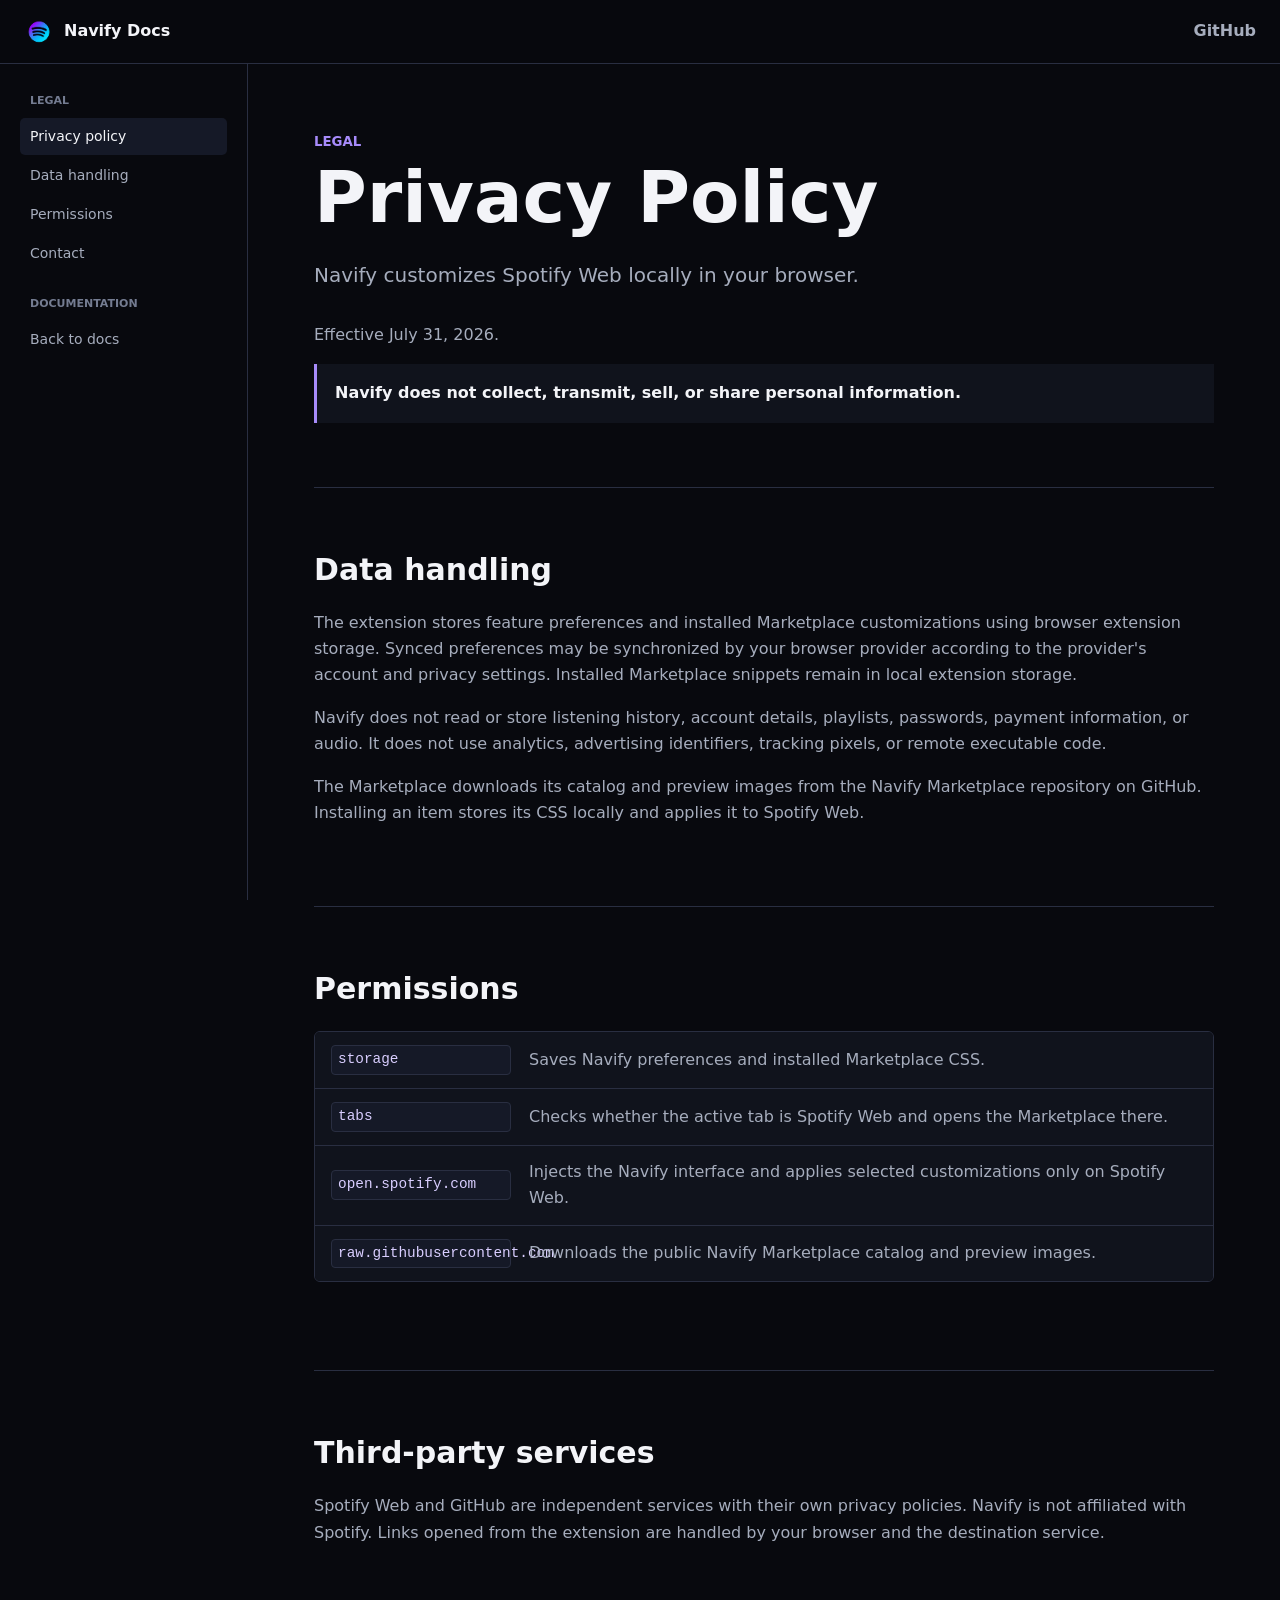
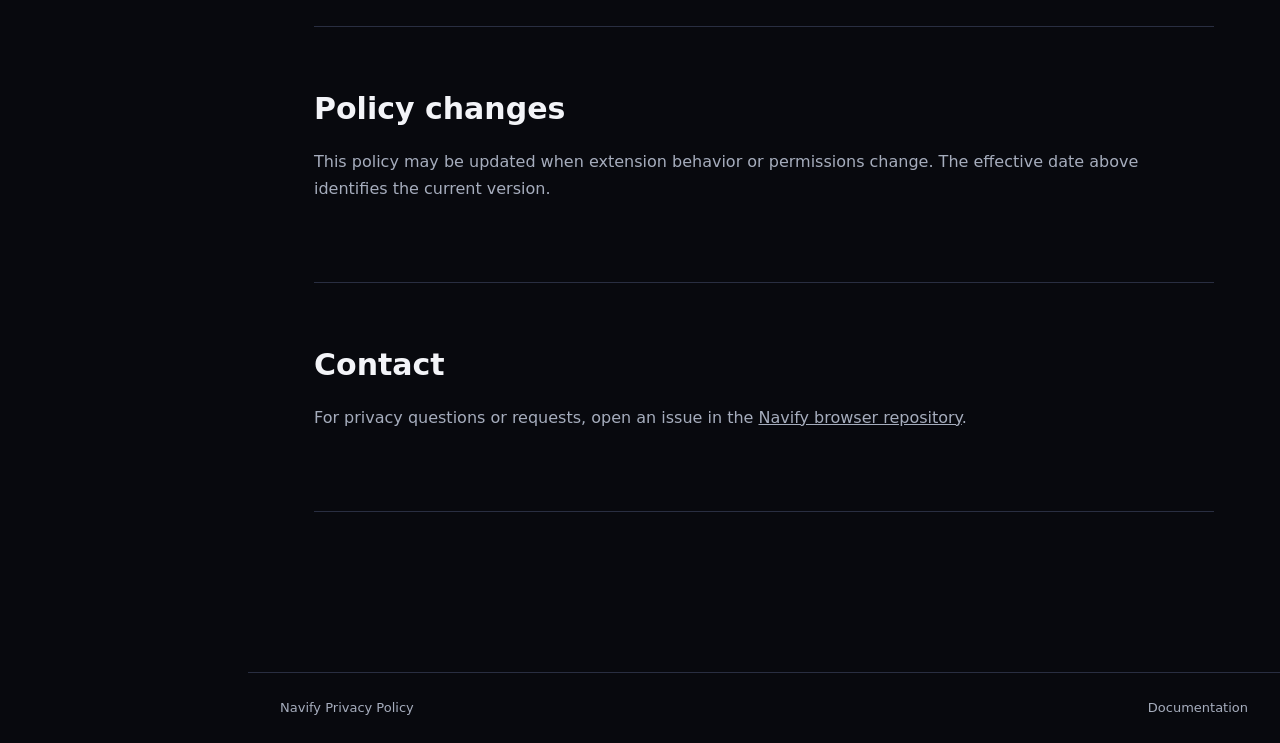
==== site/privacy.html @ 318ff0a9 "Add browser extension privacy policy" ====
<!doctype html>
<html lang="en">
<head>
  <meta charset="UTF-8"><meta name="viewport" content="width=device-width, initial-scale=1">
  <meta name="description" content="Privacy policy for the Navify browser extension"><meta name="theme-color" content="#08090e">
  <title>Privacy Policy | Navify</title><link rel="icon" href="assets/logo.png"><link rel="stylesheet" href="styles.css">
</head>
<body>
  <header><a class="brand" href="index.html"><img src="assets/logo.png" alt="" width="30" height="30">Navify Docs</a><span></span><a class="github" href="https://github.com/Navify/navify-browser">GitHub</a></header>
  <aside><nav><b>Legal</b><a class="active" href="#privacy">Privacy policy</a><a href="#data">Data handling</a><a href="#permissions">Permissions</a><a href="#contact">Contact</a><b>Documentation</b><a href="index.html">Back to docs</a></nav></aside>
  <main>
    <section id="privacy"><small>LEGAL</small><h1>Privacy Policy</h1><p class="lead">Navify customizes Spotify Web locally in your browser.</p><p>Effective July 31, 2026.</p><div class="note"><strong>Navify does not collect, transmit, sell, or share personal information.</strong></div></section>
    <section id="data"><h2>Data handling</h2><p>The extension stores feature preferences and installed Marketplace customizations using browser extension storage. Synced preferences may be synchronized by your browser provider according to the provider's account and privacy settings. Installed Marketplace snippets remain in local extension storage.</p><p>Navify does not read or store listening history, account details, playlists, passwords, payment information, or audio. It does not use analytics, advertising identifiers, tracking pixels, or remote executable code.</p><p>The Marketplace downloads its catalog and preview images from the Navify Marketplace repository on GitHub. Installing an item stores its CSS locally and applies it to Spotify Web.</p></section>
    <section id="permissions"><h2>Permissions</h2><div class="table"><div><code>storage</code><span>Saves Navify preferences and installed Marketplace CSS.</span></div><div><code>tabs</code><span>Checks whether the active tab is Spotify Web and opens the Marketplace there.</span></div><div><code>open.spotify.com</code><span>Injects the Navify interface and applies selected customizations only on Spotify Web.</span></div><div><code>raw.githubusercontent.com</code><span>Downloads the public Navify Marketplace catalog and preview images.</span></div></div></section>
    <section id="third-parties"><h2>Third-party services</h2><p>Spotify Web and GitHub are independent services with their own privacy policies. Navify is not affiliated with Spotify. Links opened from the extension are handled by your browser and the destination service.</p></section>
    <section id="changes"><h2>Policy changes</h2><p>This policy may be updated when extension behavior or permissions change. The effective date above identifies the current version.</p></section>
    <section id="contact"><h2>Contact</h2><p>For privacy questions or requests, open an issue in the <a href="https://github.com/Navify/navify-browser/issues">Navify browser repository</a>.</p></section>
  </main><footer><span>Navify Privacy Policy</span><a href="index.html">Documentation</a></footer>
</body>
</html>
---- site/styles.css ----
:root{color-scheme:dark;--bg:#08090e;--panel:#10131c;--soft:#151927;--border:#292e41;--text:#f3f4f8;--muted:#a6adbd;--violet:#a78bfa;--blue:#60a5fa;--top:64px;--side:248px;font-family:Inter,ui-sans-serif,system-ui,-apple-system,"Segoe UI",sans-serif}
*{box-sizing:border-box}html{scroll-behavior:smooth;scroll-padding-top:96px}body{margin:0;background:var(--bg);color:var(--text);font-size:16px;line-height:1.65}a{color:inherit}
header{position:fixed;inset:0 0 auto;z-index:20;height:var(--top);display:grid;grid-template-columns:var(--side) minmax(240px,560px) auto;align-items:center;gap:24px;padding:0 24px;border-bottom:1px solid var(--border);background:rgba(8,9,14,.96)}
.brand{display:flex;align-items:center;gap:10px;font-weight:750;text-decoration:none}.brand img{border-radius:50%}.search{height:38px;display:flex;align-items:center;gap:9px;padding:0 12px;border:1px solid var(--border);border-radius:6px;background:var(--panel)}.search:focus-within{border-color:var(--violet)}.search input{min-width:0;flex:1;border:0;outline:0;color:var(--text);background:transparent;font:inherit}.search span{color:var(--muted);font-size:21px}kbd{padding:1px 6px;border:1px solid var(--border);border-radius:4px;color:var(--muted);background:var(--soft);font-size:11px}.github{justify-self:end;color:var(--muted);text-decoration:none;font-weight:650}.github:hover{color:var(--text)}#menu{display:none;width:38px;height:38px;border:1px solid var(--border);border-radius:6px;color:var(--text);background:var(--panel)}
aside{position:fixed;inset:var(--top) auto 0 0;width:var(--side);overflow-y:auto;padding:28px 20px;border-right:1px solid var(--border);background:var(--bg)}nav{display:grid;gap:2px}nav b{margin:20px 10px 6px;color:#747c91;font-size:11px;text-transform:uppercase}nav b:first-child{margin-top:0}nav a{padding:7px 10px;border-radius:5px;color:var(--muted);text-decoration:none;font-size:14px}nav a:hover,nav a.active{color:var(--text);background:var(--soft)}
main{width:min(900px,calc(100% - var(--side) - 48px));margin-left:max(calc(var(--side) + 24px),calc((100% + var(--side) - 900px)/2));padding:128px 0 96px}section{padding-bottom:64px;border-bottom:1px solid var(--border);margin-bottom:64px}section[hidden]{display:none}h1,h2{line-height:1.2;letter-spacing:0}h1{margin:0 0 18px;font-size:clamp(44px,7vw,72px)}h2{margin:0 0 22px;font-size:30px}p{color:var(--muted)}small{color:var(--violet);font-weight:750}.lead{max-width:720px;margin:8px 0 30px;font-size:20px}.note{padding:16px 18px;border-left:3px solid var(--violet);background:var(--panel);color:var(--muted)}.note strong{color:var(--text)}
.quick{display:grid;grid-template-columns:repeat(3,minmax(0,1fr));gap:12px;margin-top:24px}.quick a{min-height:110px;display:flex;flex-direction:column;justify-content:center;padding:18px;border:1px solid var(--border);border-radius:6px;background:var(--panel);text-decoration:none}.quick a:hover{border-color:var(--violet)}.quick span{margin-top:4px;color:var(--muted);font-size:13px}li{margin:7px 0}
.tab-buttons{display:flex;gap:4px;margin-bottom:20px;border-bottom:1px solid var(--border)}.tab-buttons button{padding:10px 16px;border:0;border-bottom:2px solid transparent;color:var(--muted);background:transparent;font:inherit;font-weight:650;cursor:pointer}.tab-buttons button.active{border-color:var(--violet);color:var(--text)}.panel{display:none}.panel.active{display:block}
code{padding:2px 6px;border:1px solid var(--border);border-radius:4px;color:#d9ceff;background:var(--soft);font-family:"Cascadia Code","SFMono-Regular",Consolas,monospace;font-size:.9em}pre{overflow-x:auto;padding:18px;border:1px solid var(--border);border-radius:6px;background:var(--panel)}pre code{padding:0;border:0;background:transparent}.table{display:grid;margin:24px 0;border:1px solid var(--border);border-radius:6px;overflow:hidden}.table div{display:grid;grid-template-columns:180px minmax(0,1fr);gap:18px;align-items:center;padding:13px 16px;background:var(--panel)}.table div+div{border-top:1px solid var(--border)}.table span{color:var(--muted)}details{border-top:1px solid var(--border)}details:last-of-type{border-bottom:1px solid var(--border)}summary{padding:16px 0;cursor:pointer;font-weight:650}details p{margin:0 0 18px}footer{display:flex;justify-content:space-between;margin-left:var(--side);padding:24px 32px;border-top:1px solid var(--border);color:var(--muted);font-size:13px}footer a{text-decoration:none}
@media(max-width:760px){header{grid-template-columns:auto 1fr;gap:12px;padding:0 14px}.brand,.github,.search kbd{display:none}#menu{display:block}.search{grid-column:2}aside{z-index:15;width:min(82vw,300px);transform:translateX(-100%);transition:transform .2s;box-shadow:12px 0 30px rgba(0,0,0,.35)}aside.open{transform:translateX(0)}main{width:min(100% - 30px,900px);margin:0 auto;padding-top:104px}.quick{grid-template-columns:1fr}.table div{grid-template-columns:1fr;gap:6px}footer{margin-left:0}}
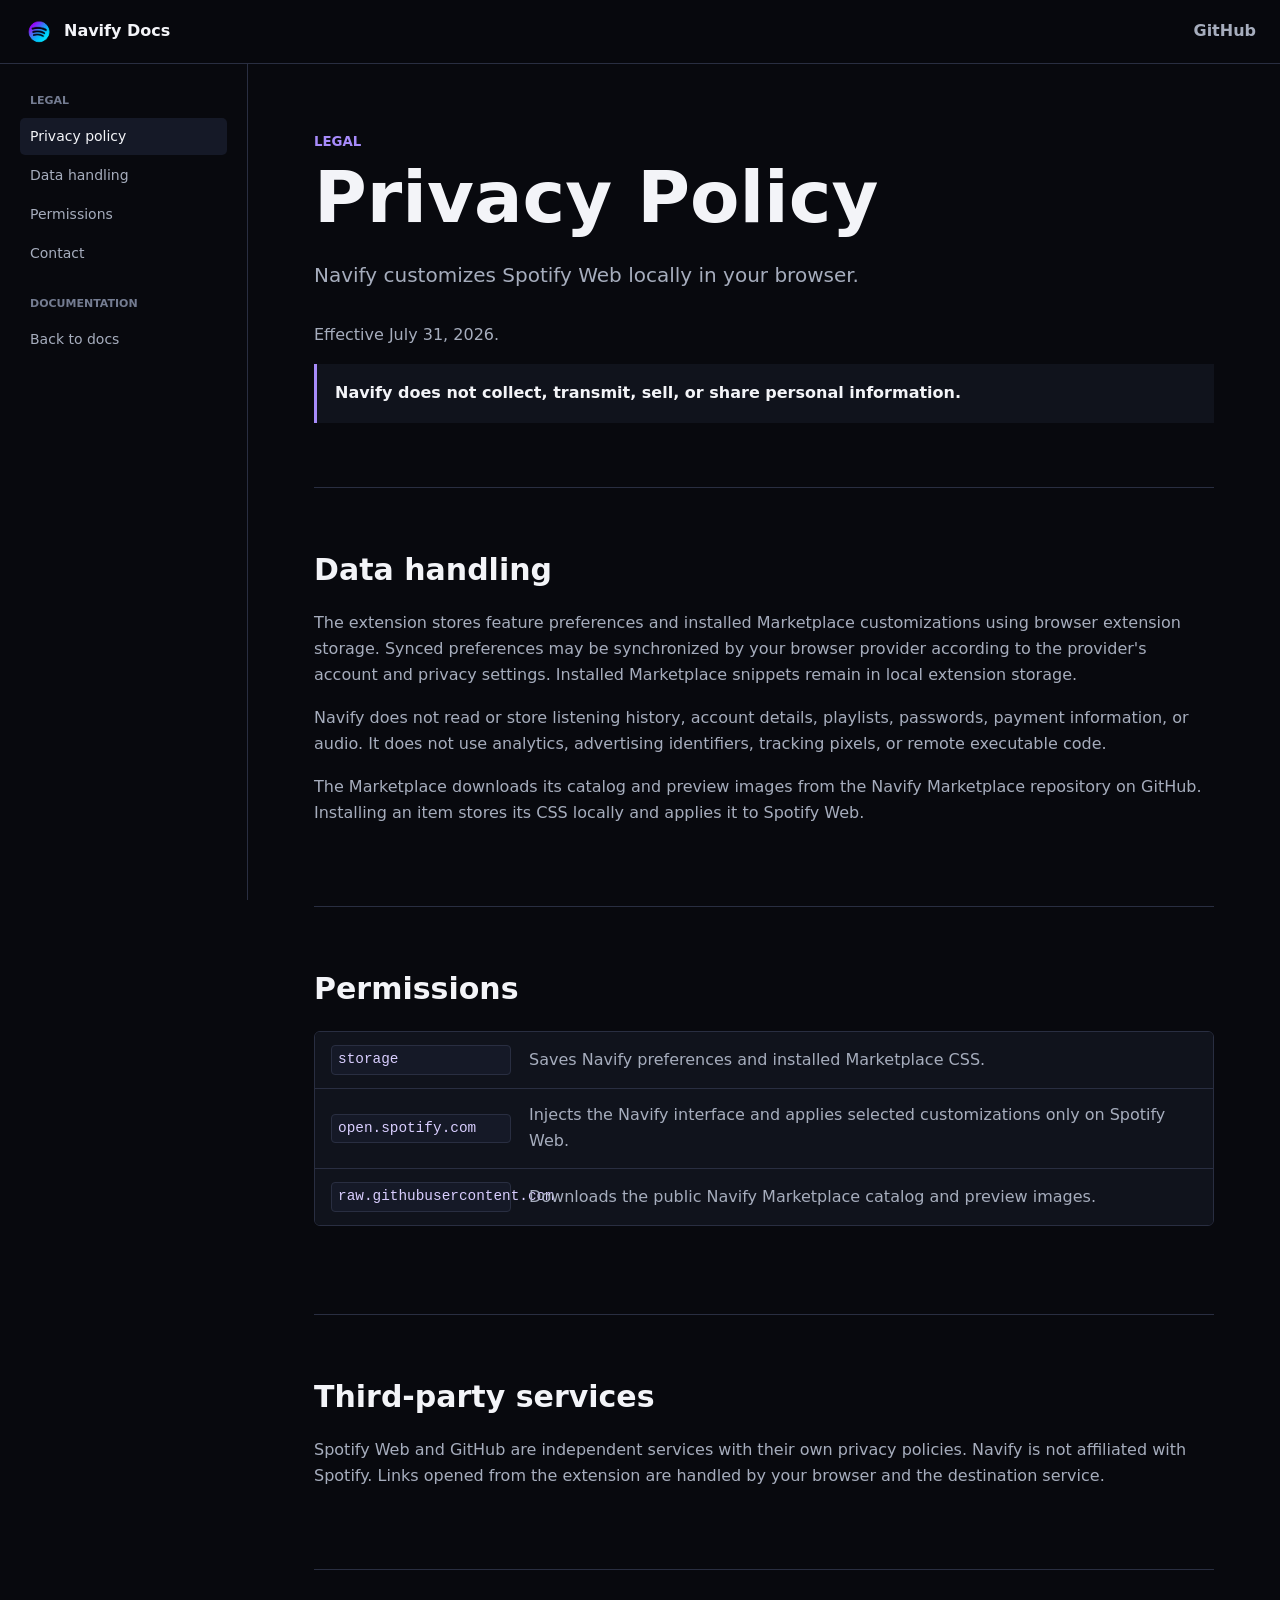
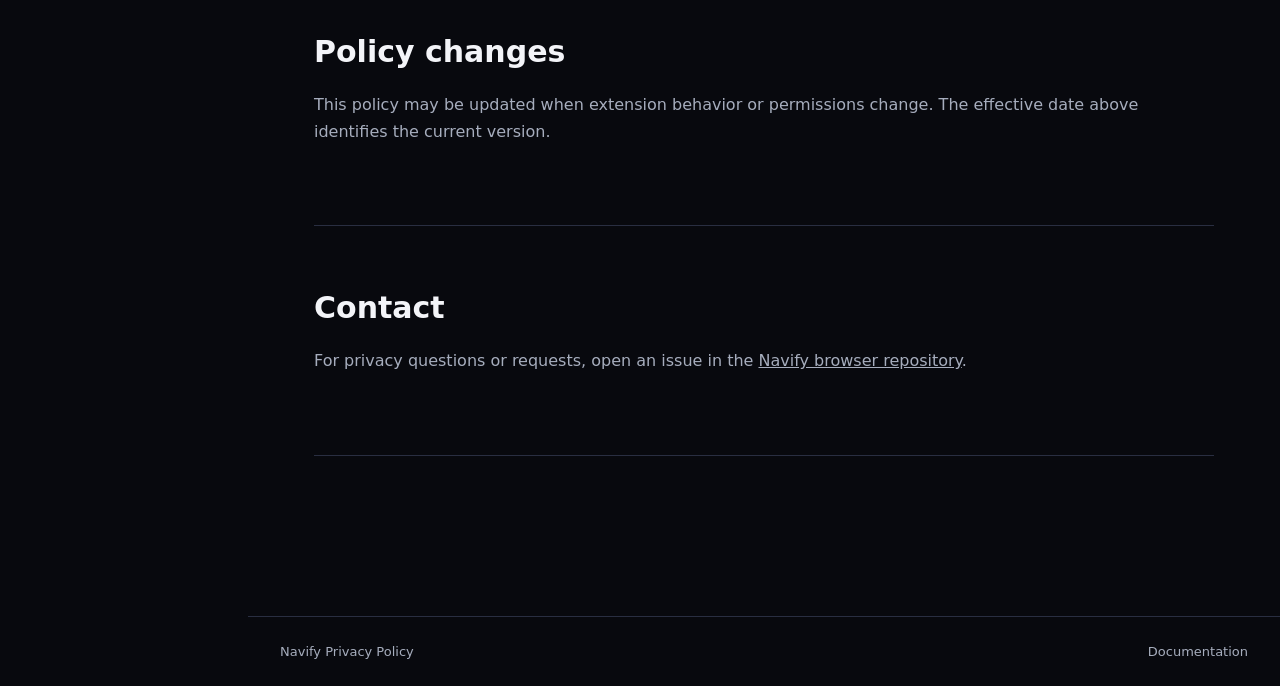
==== commit 463eb08c: "Update extension permissions policy" ====
--- a/site/privacy.html
+++ b/site/privacy.html
@@ -11,7 +11,7 @@
   <main>
     <section id="privacy"><small>LEGAL</small><h1>Privacy Policy</h1><p class="lead">Navify customizes Spotify Web locally in your browser.</p><p>Effective July 31, 2026.</p><div class="note"><strong>Navify does not collect, transmit, sell, or share personal information.</strong></div></section>
     <section id="data"><h2>Data handling</h2><p>The extension stores feature preferences and installed Marketplace customizations using browser extension storage. Synced preferences may be synchronized by your browser provider according to the provider's account and privacy settings. Installed Marketplace snippets remain in local extension storage.</p><p>Navify does not read or store listening history, account details, playlists, passwords, payment information, or audio. It does not use analytics, advertising identifiers, tracking pixels, or remote executable code.</p><p>The Marketplace downloads its catalog and preview images from the Navify Marketplace repository on GitHub. Installing an item stores its CSS locally and applies it to Spotify Web.</p></section>
-    <section id="permissions"><h2>Permissions</h2><div class="table"><div><code>storage</code><span>Saves Navify preferences and installed Marketplace CSS.</span></div><div><code>tabs</code><span>Checks whether the active tab is Spotify Web and opens the Marketplace there.</span></div><div><code>open.spotify.com</code><span>Injects the Navify interface and applies selected customizations only on Spotify Web.</span></div><div><code>raw.githubusercontent.com</code><span>Downloads the public Navify Marketplace catalog and preview images.</span></div></div></section>
+    <section id="permissions"><h2>Permissions</h2><div class="table"><div><code>storage</code><span>Saves Navify preferences and installed Marketplace CSS.</span></div><div><code>open.spotify.com</code><span>Injects the Navify interface and applies selected customizations only on Spotify Web.</span></div><div><code>raw.githubusercontent.com</code><span>Downloads the public Navify Marketplace catalog and preview images.</span></div></div></section>
     <section id="third-parties"><h2>Third-party services</h2><p>Spotify Web and GitHub are independent services with their own privacy policies. Navify is not affiliated with Spotify. Links opened from the extension are handled by your browser and the destination service.</p></section>
     <section id="changes"><h2>Policy changes</h2><p>This policy may be updated when extension behavior or permissions change. The effective date above identifies the current version.</p></section>
     <section id="contact"><h2>Contact</h2><p>For privacy questions or requests, open an issue in the <a href="https://github.com/Navify/navify-browser/issues">Navify browser repository</a>.</p></section>
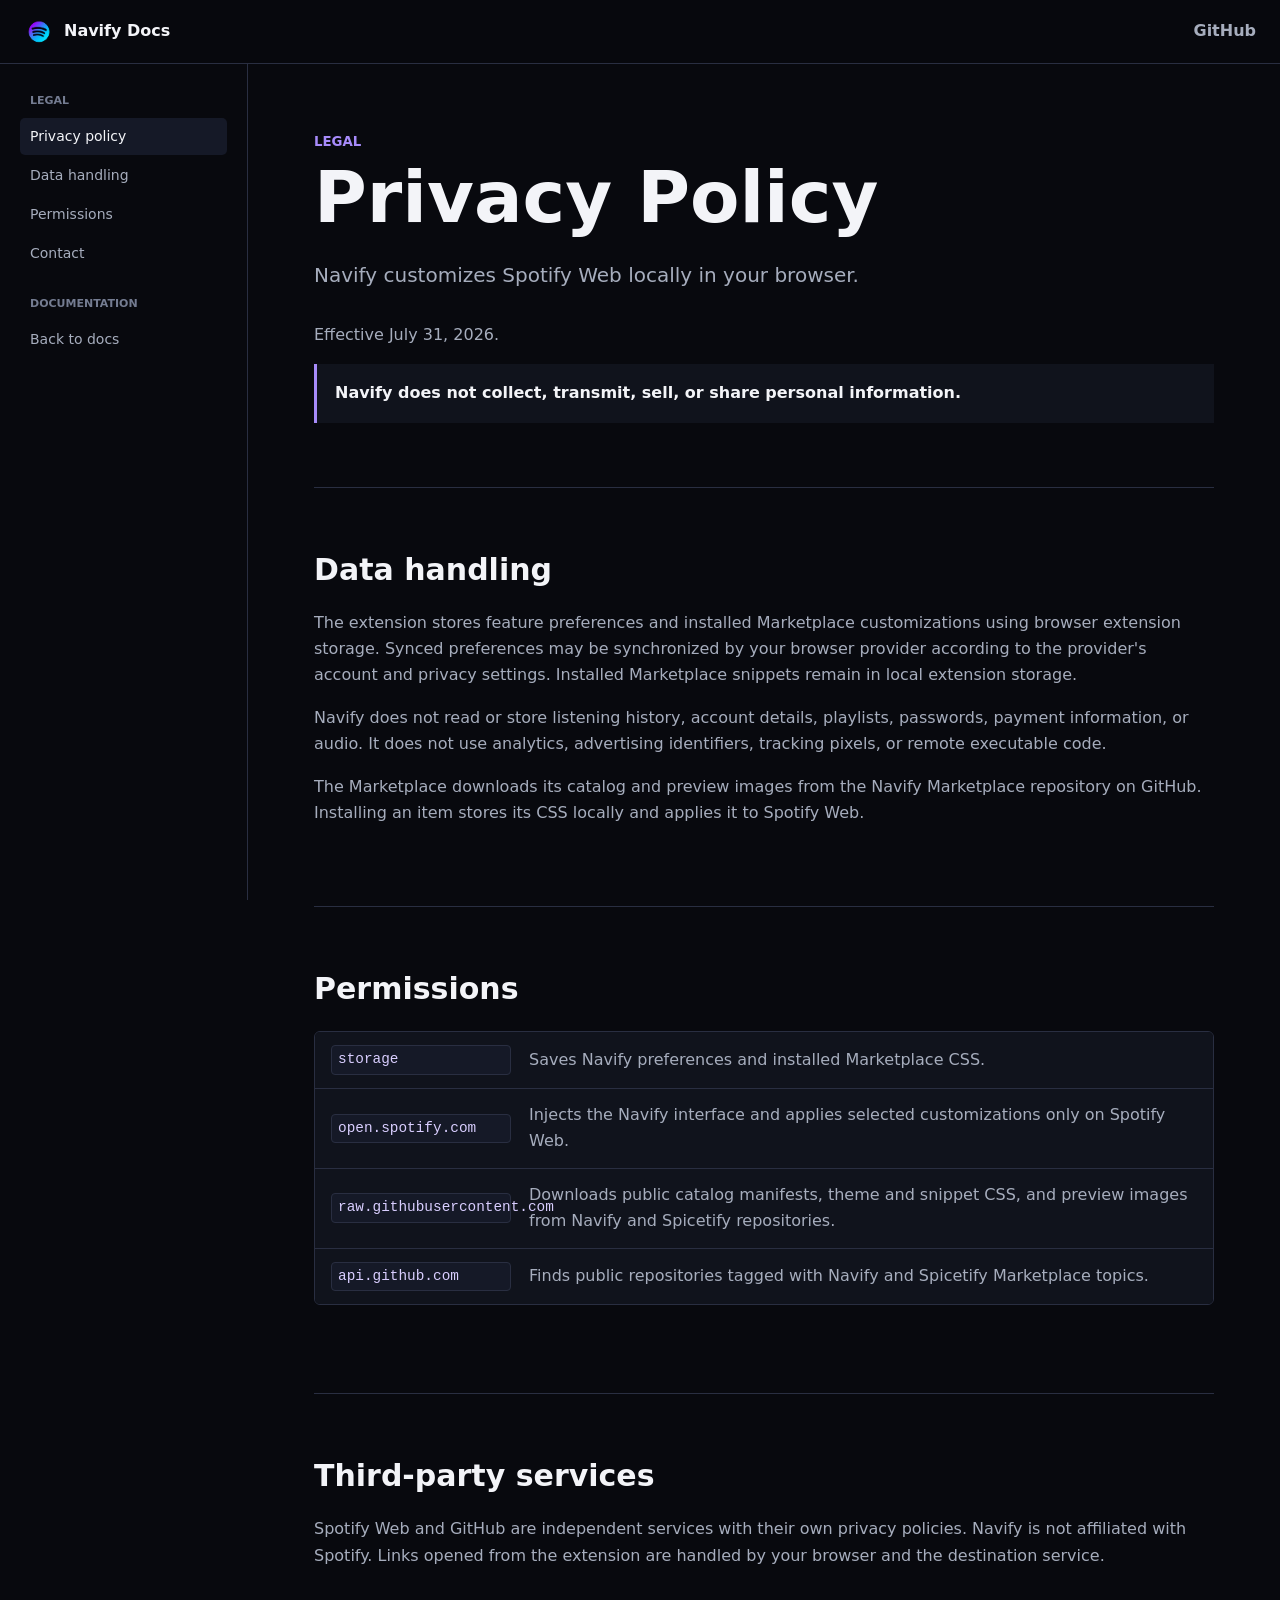
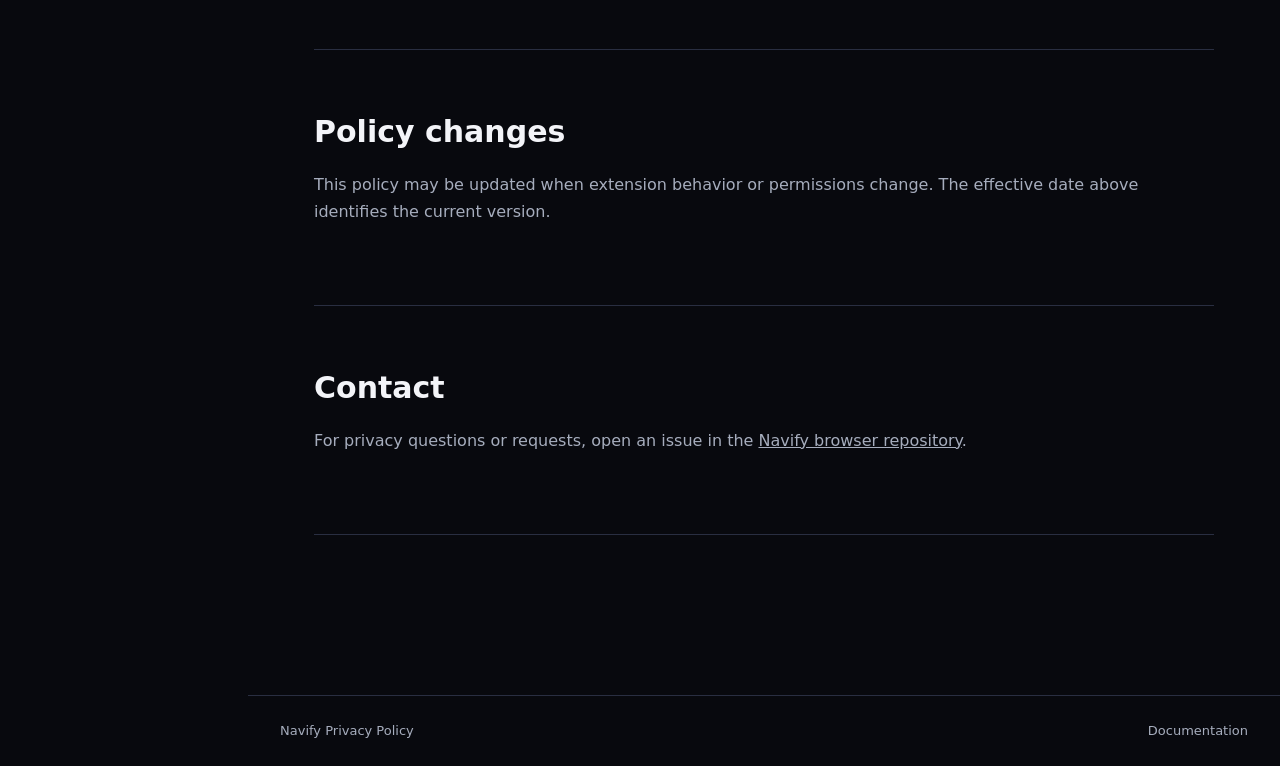
==== commit 57e60653: "Document browser catalog privacy policy" ====
--- a/site/privacy.html
+++ b/site/privacy.html
@@ -7,11 +7,11 @@
 </head>
 <body>
   <header><a class="brand" href="index.html"><img src="assets/logo.png" alt="" width="30" height="30">Navify Docs</a><span></span><a class="github" href="https://github.com/Navify/navify-browser">GitHub</a></header>
-  <aside><nav><b>Legal</b><a class="active" href="#privacy">Privacy policy</a><a href="#data">Data handling</a><a href="#permissions">Permissions</a><a href="#contact">Contact</a><b>Documentation</b><a href="index.html">Back to docs</a></nav></aside>
+  <aside><nav><b>Legal</b><a class="active" href="#policy">Privacy policy</a><a href="#data">Data handling</a><a href="#permissions">Permissions</a><a href="#contact">Contact</a><b>Documentation</b><a href="index.html">Back to docs</a></nav></aside>
   <main>
-    <section id="privacy"><small>LEGAL</small><h1>Privacy Policy</h1><p class="lead">Navify customizes Spotify Web locally in your browser.</p><p>Effective July 31, 2026.</p><div class="note"><strong>Navify does not collect, transmit, sell, or share personal information.</strong></div></section>
+    <section id="policy"><small>LEGAL</small><h1>Privacy Policy</h1><p class="lead">Navify customizes Spotify Web locally in your browser.</p><p>Effective July 31, 2026.</p><div class="note"><strong>Navify does not collect, transmit, sell, or share personal information.</strong></div></section>
     <section id="data"><h2>Data handling</h2><p>The extension stores feature preferences and installed Marketplace customizations using browser extension storage. Synced preferences may be synchronized by your browser provider according to the provider's account and privacy settings. Installed Marketplace snippets remain in local extension storage.</p><p>Navify does not read or store listening history, account details, playlists, passwords, payment information, or audio. It does not use analytics, advertising identifiers, tracking pixels, or remote executable code.</p><p>The Marketplace downloads its catalog and preview images from the Navify Marketplace repository on GitHub. Installing an item stores its CSS locally and applies it to Spotify Web.</p></section>
-    <section id="permissions"><h2>Permissions</h2><div class="table"><div><code>storage</code><span>Saves Navify preferences and installed Marketplace CSS.</span></div><div><code>open.spotify.com</code><span>Injects the Navify interface and applies selected customizations only on Spotify Web.</span></div><div><code>raw.githubusercontent.com</code><span>Downloads the public Navify Marketplace catalog and preview images.</span></div></div></section>
+    <section id="permissions"><h2>Permissions</h2><div class="table"><div><code>storage</code><span>Saves Navify preferences and installed Marketplace CSS.</span></div><div><code>open.spotify.com</code><span>Injects the Navify interface and applies selected customizations only on Spotify Web.</span></div><div><code>raw.githubusercontent.com</code><span>Downloads public catalog manifests, theme and snippet CSS, and preview images from Navify and Spicetify repositories.</span></div><div><code>api.github.com</code><span>Finds public repositories tagged with Navify and Spicetify Marketplace topics.</span></div></div></section>
     <section id="third-parties"><h2>Third-party services</h2><p>Spotify Web and GitHub are independent services with their own privacy policies. Navify is not affiliated with Spotify. Links opened from the extension are handled by your browser and the destination service.</p></section>
     <section id="changes"><h2>Policy changes</h2><p>This policy may be updated when extension behavior or permissions change. The effective date above identifies the current version.</p></section>
     <section id="contact"><h2>Contact</h2><p>For privacy questions or requests, open an issue in the <a href="https://github.com/Navify/navify-browser/issues">Navify browser repository</a>.</p></section>
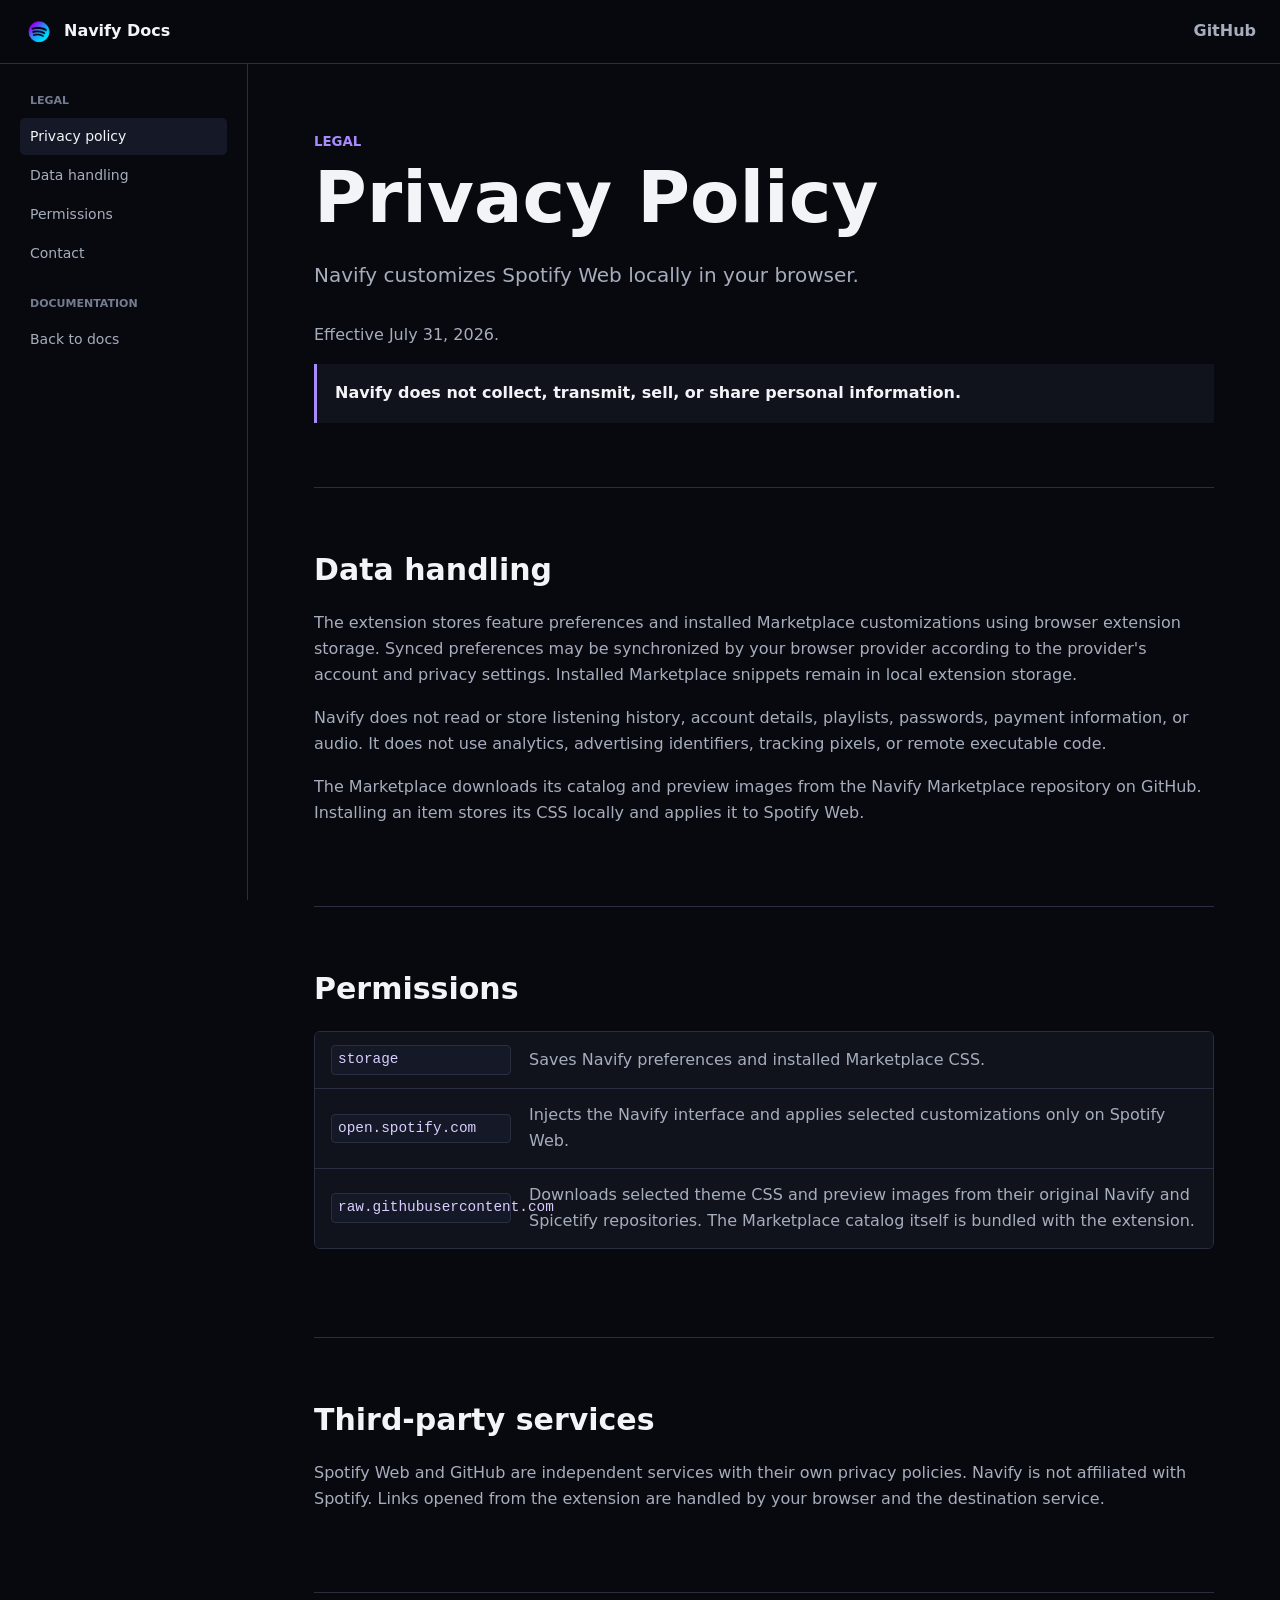
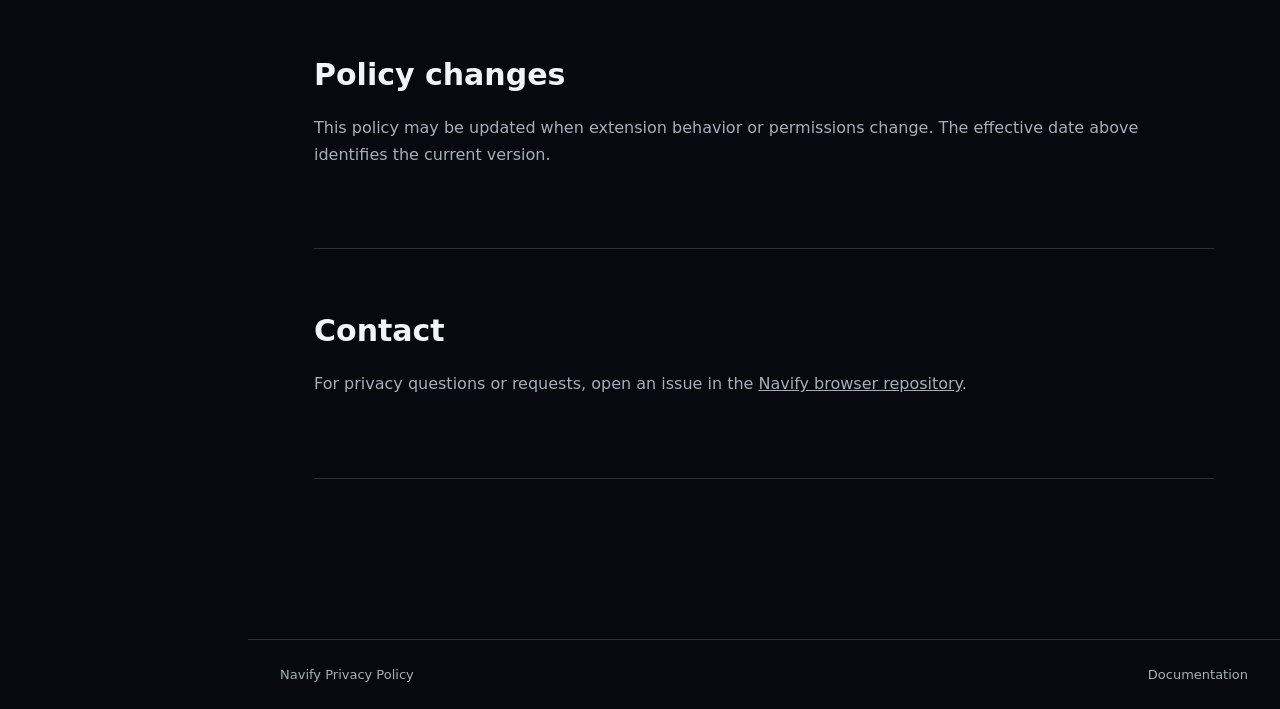
==== commit 57f3a45d: "Update bundled catalog privacy policy" ====
--- a/site/privacy.html
+++ b/site/privacy.html
@@ -11,7 +11,7 @@
   <main>
     <section id="policy"><small>LEGAL</small><h1>Privacy Policy</h1><p class="lead">Navify customizes Spotify Web locally in your browser.</p><p>Effective July 31, 2026.</p><div class="note"><strong>Navify does not collect, transmit, sell, or share personal information.</strong></div></section>
     <section id="data"><h2>Data handling</h2><p>The extension stores feature preferences and installed Marketplace customizations using browser extension storage. Synced preferences may be synchronized by your browser provider according to the provider's account and privacy settings. Installed Marketplace snippets remain in local extension storage.</p><p>Navify does not read or store listening history, account details, playlists, passwords, payment information, or audio. It does not use analytics, advertising identifiers, tracking pixels, or remote executable code.</p><p>The Marketplace downloads its catalog and preview images from the Navify Marketplace repository on GitHub. Installing an item stores its CSS locally and applies it to Spotify Web.</p></section>
-    <section id="permissions"><h2>Permissions</h2><div class="table"><div><code>storage</code><span>Saves Navify preferences and installed Marketplace CSS.</span></div><div><code>open.spotify.com</code><span>Injects the Navify interface and applies selected customizations only on Spotify Web.</span></div><div><code>raw.githubusercontent.com</code><span>Downloads public catalog manifests, theme and snippet CSS, and preview images from Navify and Spicetify repositories.</span></div><div><code>api.github.com</code><span>Finds public repositories tagged with Navify and Spicetify Marketplace topics.</span></div></div></section>
+    <section id="permissions"><h2>Permissions</h2><div class="table"><div><code>storage</code><span>Saves Navify preferences and installed Marketplace CSS.</span></div><div><code>open.spotify.com</code><span>Injects the Navify interface and applies selected customizations only on Spotify Web.</span></div><div><code>raw.githubusercontent.com</code><span>Downloads selected theme CSS and preview images from their original Navify and Spicetify repositories. The Marketplace catalog itself is bundled with the extension.</span></div></div></section>
     <section id="third-parties"><h2>Third-party services</h2><p>Spotify Web and GitHub are independent services with their own privacy policies. Navify is not affiliated with Spotify. Links opened from the extension are handled by your browser and the destination service.</p></section>
     <section id="changes"><h2>Policy changes</h2><p>This policy may be updated when extension behavior or permissions change. The effective date above identifies the current version.</p></section>
     <section id="contact"><h2>Contact</h2><p>For privacy questions or requests, open an issue in the <a href="https://github.com/Navify/navify-browser/issues">Navify browser repository</a>.</p></section>
